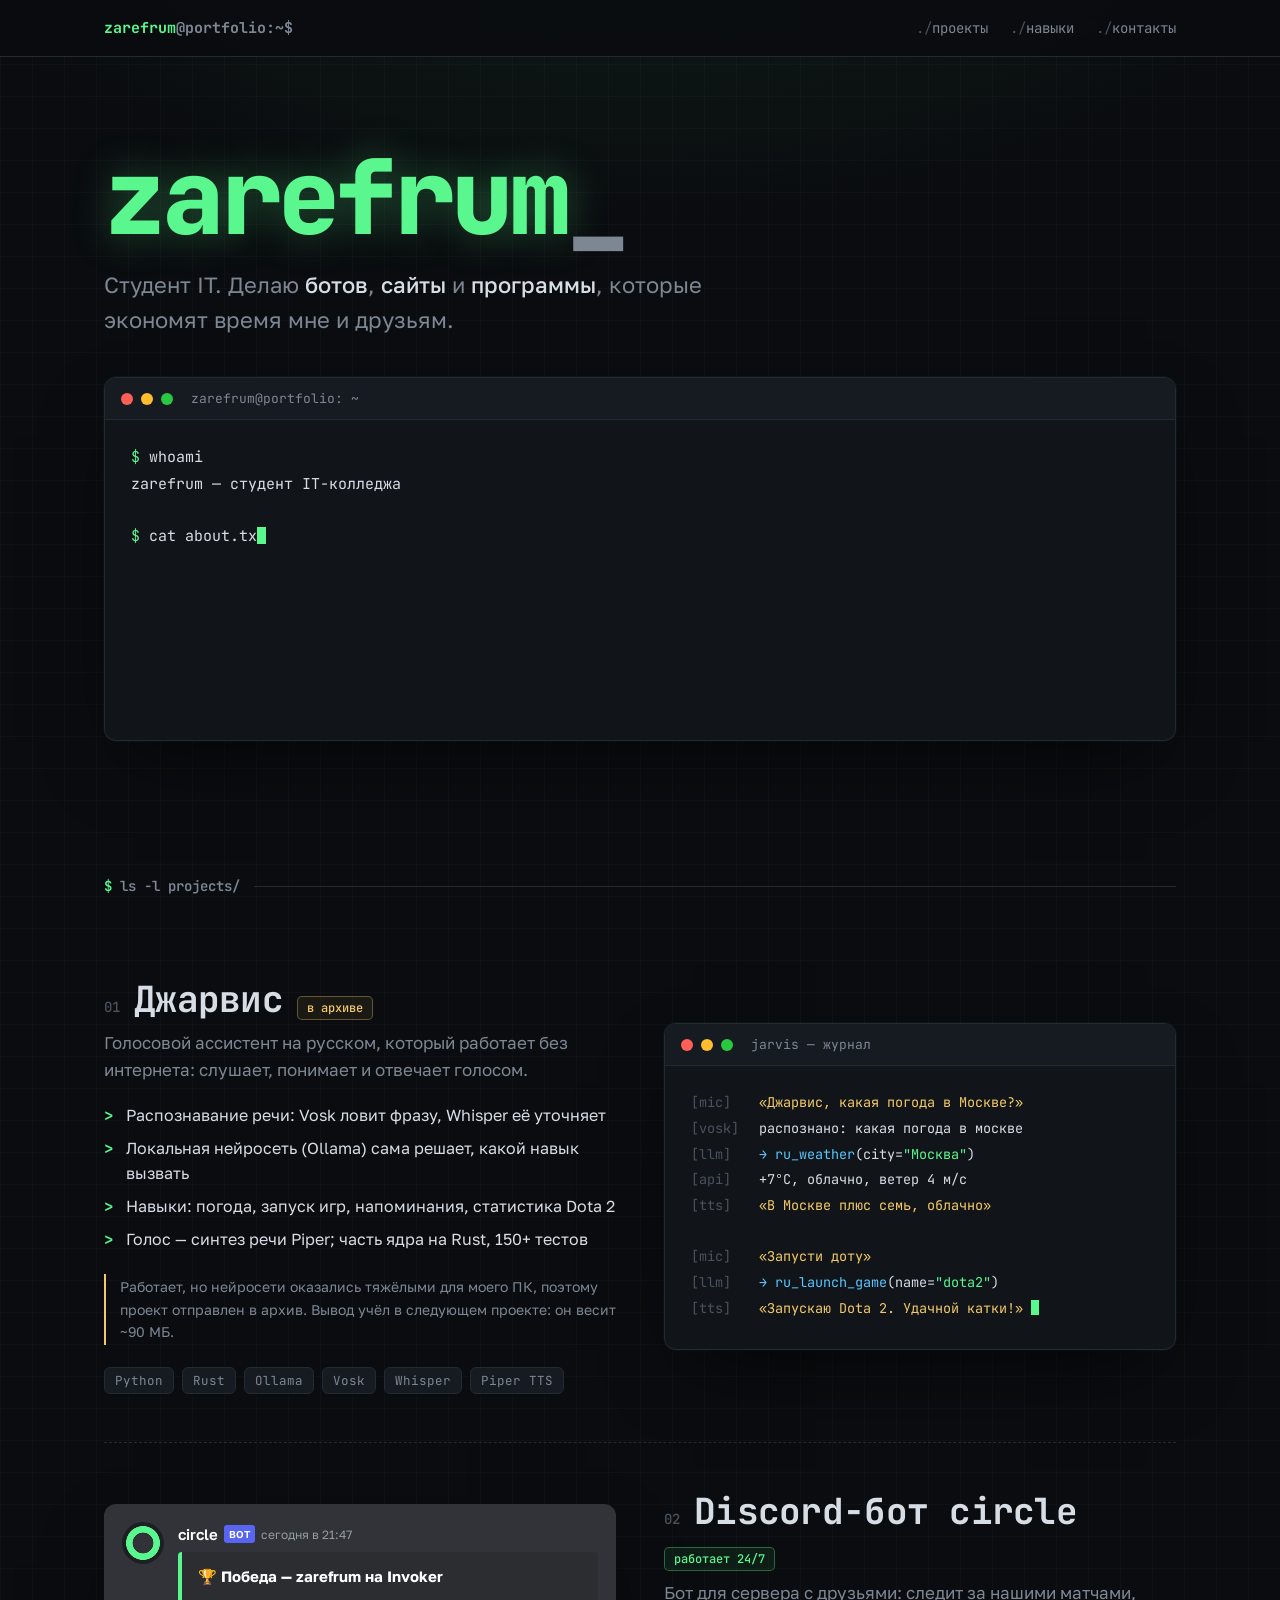
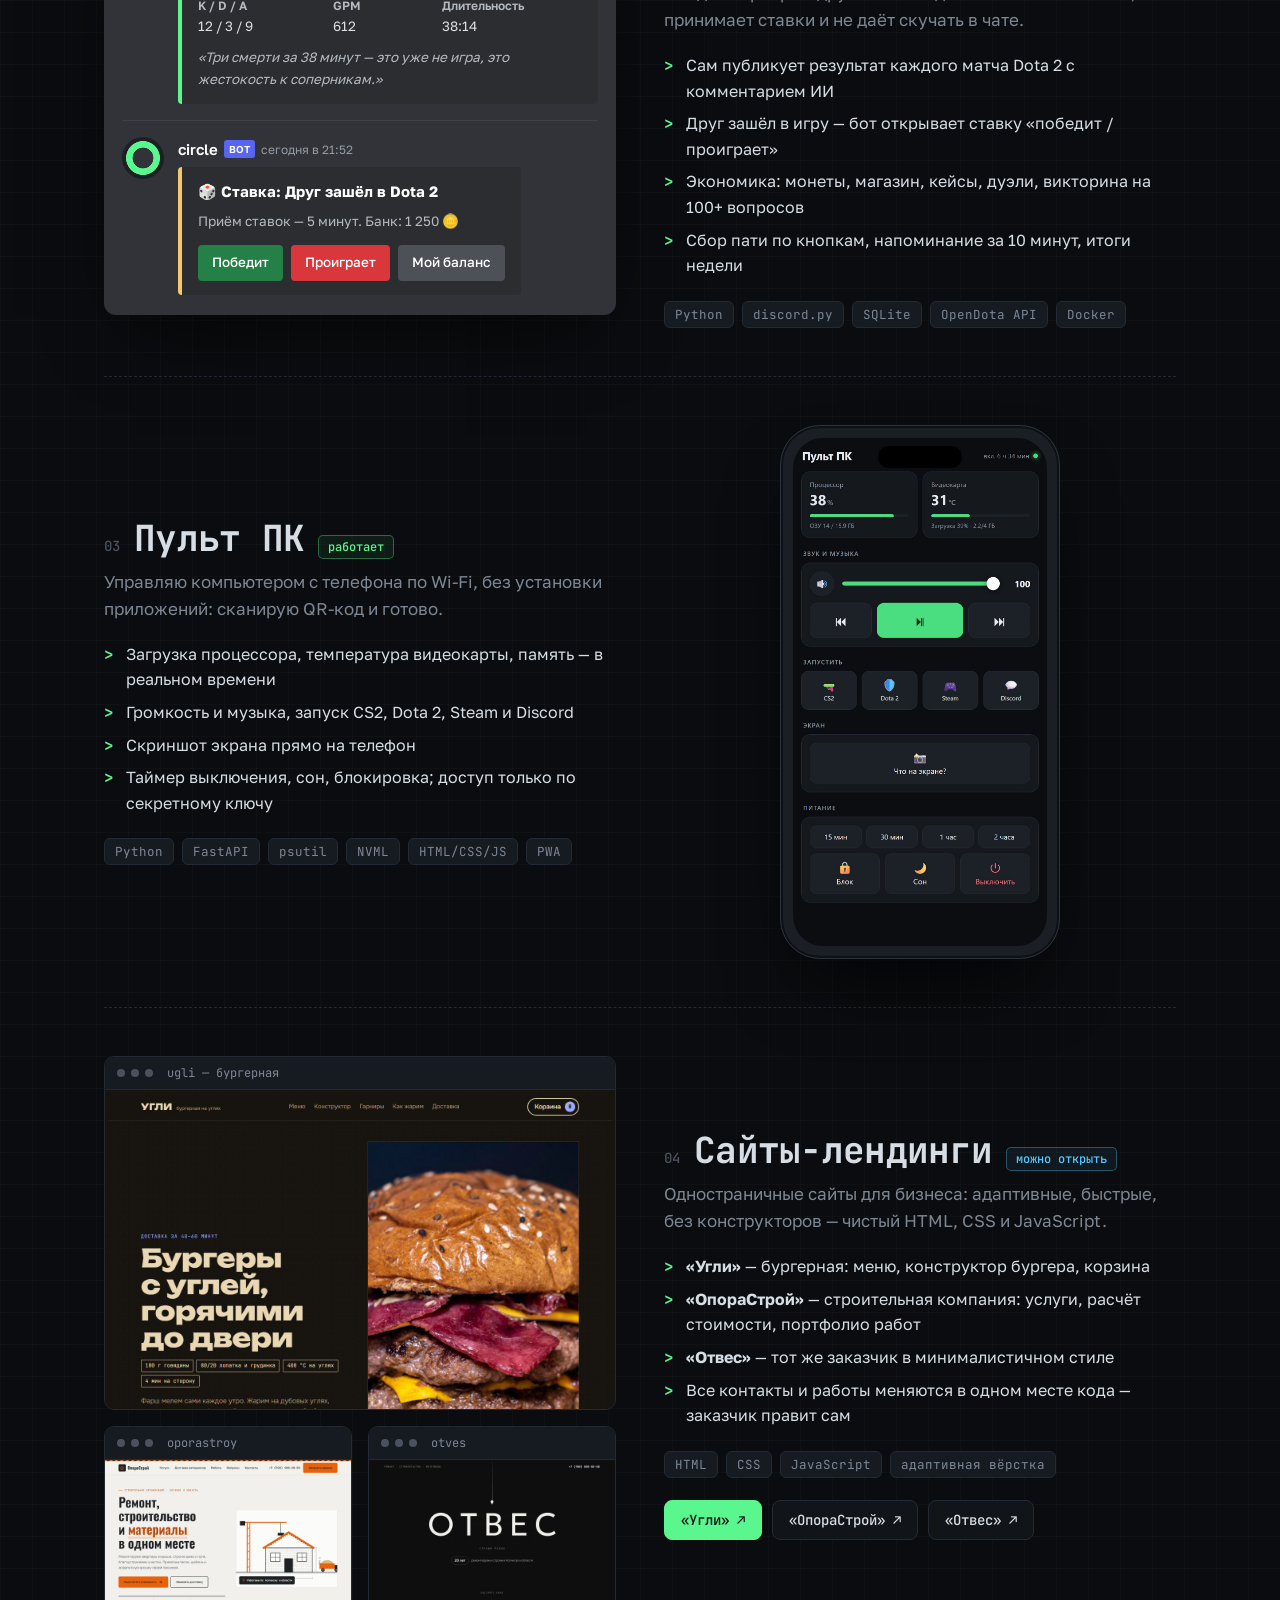
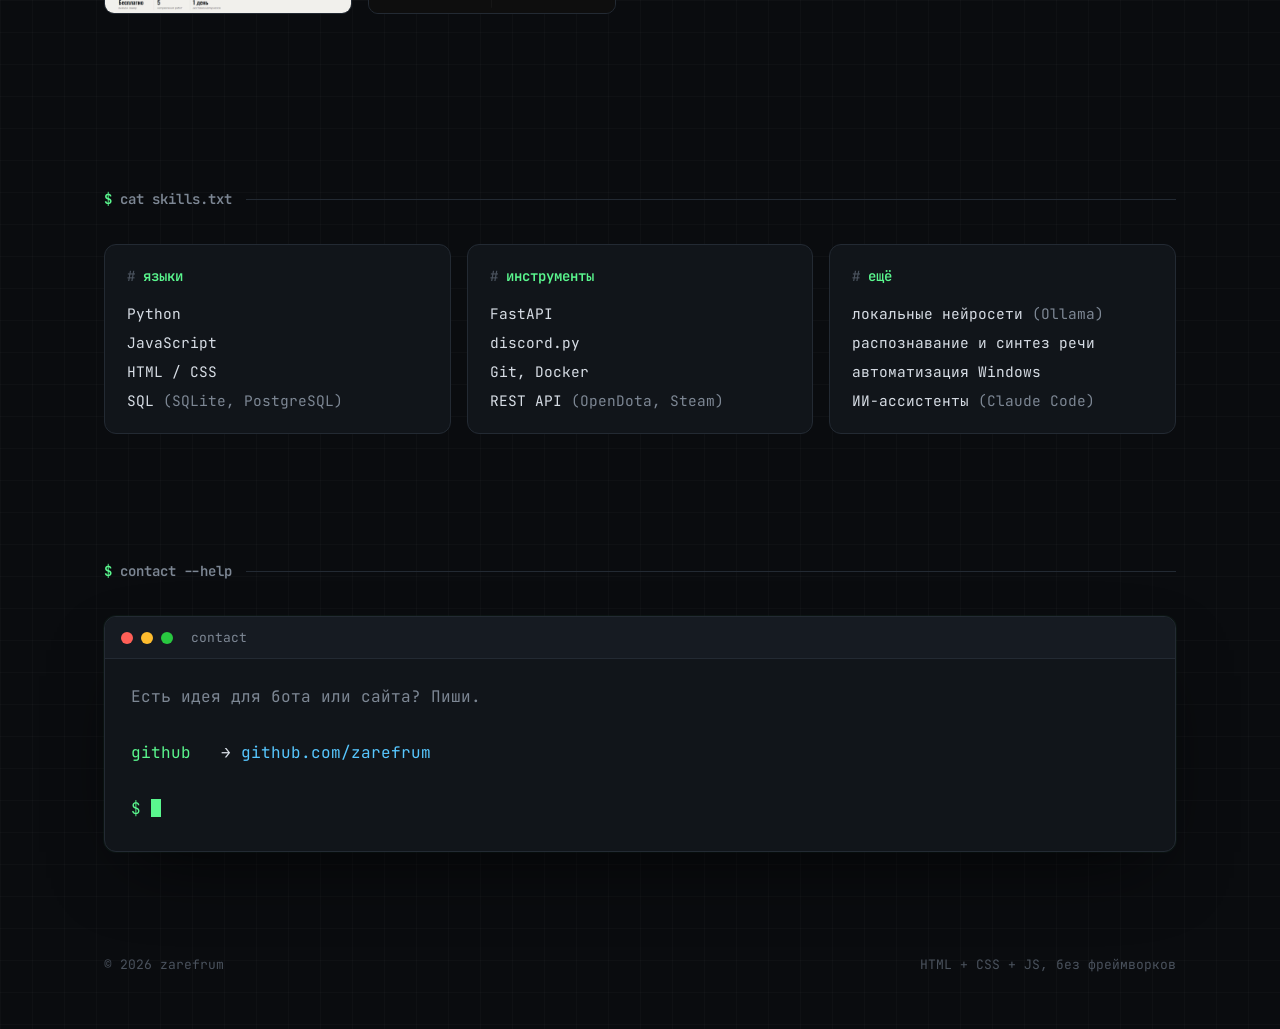
==== index.html @ 425be051 "Portfolio site: projects, skills, contacts, landing demos Co-Authored-By: Claude Opus 5.5 <noreply@a" ====
<!doctype html>
<html lang="ru">
<head>
<meta charset="utf-8">
<meta name="viewport" content="width=device-width, initial-scale=1">
<title>zarefrum — портфолио</title>
<meta name="description" content="zarefrum — студент IT. Боты, сайты и программы на Python и JavaScript: голосовой ассистент, Discord-бот, пульт управления ПК с телефона, лендинги.">
<meta property="og:title" content="zarefrum — портфолио">
<meta property="og:description" content="Боты, сайты и программы на Python и JavaScript.">
<meta property="og:image" content="assets/pult.jpg">
<meta name="theme-color" content="#0a0c0f">
<meta name="color-scheme" content="dark">
<link rel="icon" href="assets/favicon.svg">
<link rel="preconnect" href="https://fonts.googleapis.com">
<link rel="preconnect" href="https://fonts.gstatic.com" crossorigin>
<link href="https://fonts.googleapis.com/css2?family=JetBrains+Mono:wght@400;500;700;800&family=Golos+Text:wght@400;500;600&display=swap" rel="stylesheet">
<style>
  :root {
    --bg: #0a0c0f;
    --panel: #11151a;
    --panel2: #161b22;
    --line: #232a33;
    --text: #d7dde5;
    --dim: #7d8794;
    --faint: #4a525d;
    --green: #5af78e;
    --cyan: #57c7ff;
    --amber: #f3c969;
    --red: #ff6b6b;
    --mono: "JetBrains Mono", ui-monospace, Consolas, monospace;
    --sans: "Golos Text", system-ui, "Segoe UI", sans-serif;
    --wrap: 1120px;
  }
  * { box-sizing: border-box; }
  html { scroll-behavior: smooth; background: var(--bg); }
  body {
    margin: 0; background: var(--bg); color: var(--text);
    font: 16px/1.6 var(--sans);
    -webkit-font-smoothing: antialiased;
    background-image:
      radial-gradient(ellipse 80% 50% at 50% -10%, rgba(90, 247, 142, .07), transparent 70%),
      linear-gradient(rgba(255,255,255,.018) 1px, transparent 1px),
      linear-gradient(90deg, rgba(255,255,255,.018) 1px, transparent 1px);
    background-size: 100% 900px, 32px 32px, 32px 32px;
    background-repeat: no-repeat, repeat, repeat;
  }
  a { color: inherit; }
  ::selection { background: var(--green); color: var(--bg); }
  .wrap { max-width: var(--wrap); margin: 0 auto; padding: 0 24px; }
  .mono { font-family: var(--mono); }
  .g { color: var(--green); } .c { color: var(--cyan); } .a { color: var(--amber); } .d { color: var(--dim); } .r { color: var(--red); }

  /* ---------- top bar ---------- */
  .top {
    position: sticky; top: 0; z-index: 10;
    background: rgba(10, 12, 15, .82); backdrop-filter: blur(10px);
    border-bottom: 1px solid var(--line);
  }
  .top .wrap { display: flex; align-items: center; justify-content: space-between; height: 56px; gap: 16px; }
  .logo { font: 700 15px var(--mono); text-decoration: none; white-space: nowrap; }
  .top nav { display: flex; gap: 22px; font: 14px var(--mono); }
  .top nav a { text-decoration: none; color: var(--dim); transition: color .2s; }
  .top nav a:hover { color: var(--green); }
  .top nav a::before { content: "./"; color: var(--faint); }

  /* ---------- hero ---------- */
  .hero { padding: 88px 0 72px; }
  .term {
    background: var(--panel); border: 1px solid var(--line); border-radius: 12px; overflow: hidden;
    box-shadow: 0 30px 80px -30px rgba(0,0,0,.8), 0 0 0 1px rgba(90,247,142,.04);
  }
  .term-bar { display: flex; align-items: center; gap: 8px; padding: 12px 16px; background: var(--panel2); border-bottom: 1px solid var(--line); }
  .term-bar i { width: 12px; height: 12px; border-radius: 50%; background: var(--faint); }
  .term-bar i:nth-child(1) { background: #ff5f57; } .term-bar i:nth-child(2) { background: #febc2e; } .term-bar i:nth-child(3) { background: #28c840; }
  .term-bar span { margin-left: 10px; font: 13px var(--mono); color: var(--dim); }
  .term-body { padding: 24px 26px 28px; font: 15px/1.75 var(--mono); min-height: 320px; }
  .term-body .line { white-space: pre-wrap; word-break: break-word; }
  .cursor { display: inline-block; width: .6em; height: 1.15em; vertical-align: -.2em; background: var(--green); animation: blink 1s steps(1) infinite; }
  @keyframes blink { 50% { opacity: 0; } }
  .hero h1 {
    font: 800 clamp(44px, 9vw, 104px)/1 var(--mono); letter-spacing: -.04em; margin: 0 0 18px;
  }
  .hero h1 .g { text-shadow: 0 0 40px rgba(90,247,142,.35); }
  .hero .lead { font-size: clamp(18px, 2.2vw, 22px); color: var(--dim); max-width: 640px; margin: 0 0 40px; }
  .hero .lead b { color: var(--text); font-weight: 500; }
  .ls { display: flex; flex-wrap: wrap; gap: 6px 26px; }
  .ls a { text-decoration: none; color: var(--cyan); }
  .ls a:hover { text-decoration: underline; }

  /* ---------- sections ---------- */
  section { padding: 64px 0; }
  .sec-title { font: 600 14px var(--mono); color: var(--dim); margin: 0 0 36px; display: flex; align-items: center; gap: 14px; }
  .sec-title::after { content: ""; flex: 1; height: 1px; background: var(--line); }
  .sec-title b { color: var(--green); font-weight: 600; }

  /* ---------- project ---------- */
  .project {
    display: grid; grid-template-columns: 1fr 1fr; gap: 48px; align-items: center;
    padding: 48px 0; border-bottom: 1px dashed var(--line);
  }
  .project:last-child { border-bottom: 0; }
  .project.flip .media { order: -1; }
  .p-head { display: flex; align-items: baseline; gap: 14px; flex-wrap: wrap; margin-bottom: 6px; }
  .p-num { font: 500 14px var(--mono); color: var(--faint); }
  .p-head h3 { margin: 0; font: 700 clamp(26px, 3.4vw, 36px)/1.15 var(--mono); letter-spacing: -.02em; }
  .badge { font: 500 12px var(--mono); padding: 3px 9px; border-radius: 5px; border: 1px solid; white-space: nowrap; }
  .badge.on { color: var(--green); border-color: rgba(90,247,142,.35); background: rgba(90,247,142,.07); }
  .badge.arch { color: var(--amber); border-color: rgba(243,201,105,.35); background: rgba(243,201,105,.07); }
  .badge.demo { color: var(--cyan); border-color: rgba(87,199,255,.35); background: rgba(87,199,255,.07); }
  .p-sub { color: var(--dim); font-size: 17px; margin: 8px 0 20px; }
  .p-list { list-style: none; padding: 0; margin: 0 0 22px; }
  .p-list li { position: relative; padding-left: 22px; margin: 7px 0; }
  .p-list li::before { content: ">"; position: absolute; left: 0; color: var(--green); font-family: var(--mono); font-weight: 700; }
  .p-note { font-size: 14px; color: var(--dim); border-left: 2px solid var(--amber); padding: 2px 0 2px 14px; margin: 0 0 22px; }
  .tags { display: flex; flex-wrap: wrap; gap: 8px; }
  .tags span { font: 12.5px var(--mono); color: var(--dim); background: var(--panel2); border: 1px solid var(--line); padding: 4px 10px; border-radius: 6px; }
  .btns { display: flex; flex-wrap: wrap; gap: 10px; margin-top: 22px; }
  .btn {
    font: 500 14px var(--mono); text-decoration: none; padding: 10px 16px; border-radius: 8px;
    border: 1px solid var(--line); background: var(--panel); transition: border-color .2s, color .2s, transform .15s;
  }
  .btn:hover { border-color: var(--green); color: var(--green); transform: translateY(-1px); }
  .btn.primary { background: var(--green); color: var(--bg); border-color: var(--green); }
  .btn.primary:hover { color: var(--bg); box-shadow: 0 0 24px rgba(90,247,142,.35); }

  /* media: terminal log (Jarvis) */
  .log .term-body { min-height: 0; font-size: 13.5px; line-height: 1.9; }
  .log .line { opacity: 0; transform: translateY(4px); transition: opacity .4s, transform .4s; }
  .log.play .line { opacity: 1; transform: none; }
  .log .tag { display: inline-block; width: 7.5ch; color: var(--faint); }

  /* media: discord mock */
  .discord { background: #313338; border-radius: 12px; padding: 18px 18px 20px; font-family: "gg sans", var(--sans); color: #dbdee1; box-shadow: 0 30px 80px -30px rgba(0,0,0,.8); }
  .dc-msg { display: flex; gap: 14px; }
  .dc-ava { flex: none; width: 42px; height: 42px; border-radius: 50%; background: radial-gradient(circle at 50% 50%, #313338 34%, var(--green) 36% 56%, #1e1f22 58%); }
  .dc-name { font-weight: 600; color: #fff; display: flex; align-items: center; gap: 6px; font-size: 15px; }
  .dc-bot { font-size: 10px; font-weight: 600; background: #5865f2; color: #fff; padding: 1px 5px; border-radius: 3px; }
  .dc-time { font-size: 12px; color: #949ba4; font-weight: 400; }
  .dc-embed { margin-top: 6px; background: #2b2d31; border-left: 4px solid var(--green); border-radius: 4px; padding: 12px 16px 14px; max-width: 420px; }
  .dc-embed h4 { margin: 0 0 8px; font-size: 15px; color: #fff; }
  .dc-fields { display: grid; grid-template-columns: repeat(3, auto); gap: 8px 22px; font-size: 13.5px; }
  .dc-fields small { display: block; color: #b5bac1; font-weight: 600; font-size: 12px; }
  .dc-ai { margin-top: 10px; font-size: 13.5px; color: #b5bac1; font-style: italic; }
  .dc-btns { display: flex; gap: 8px; margin-top: 12px; flex-wrap: wrap; }
  .dc-btns span { font-size: 13.5px; font-weight: 500; padding: 7px 14px; border-radius: 4px; color: #fff; }
  .dc-btns .win { background: #248046; } .dc-btns .lose { background: #da373c; } .dc-btns .grey { background: #4e5058; }
  .dc-sep { height: 1px; background: #3f4147; margin: 16px 0; }

  /* media: phone */
  .phone-wrap { display: flex; justify-content: center; }
  .phone {
    width: 280px; border-radius: 40px; padding: 12px; background: #1b1f25;
    border: 1px solid #2c333d; box-shadow: 0 40px 80px -30px rgba(0,0,0,.9), inset 0 0 0 2px #0d1014;
    position: relative;
  }
  .phone::before { content: ""; position: absolute; top: 20px; left: 50%; transform: translateX(-50%); width: 84px; height: 22px; background: #000; border-radius: 12px; z-index: 1; }
  .phone img { display: block; width: 100%; border-radius: 30px; aspect-ratio: 500 / 1000; object-fit: cover; object-position: top; }

  /* media: browser frames */
  .sites { display: grid; gap: 16px; }
  .browser { display: block; text-decoration: none; background: var(--panel); border: 1px solid var(--line); border-radius: 10px; overflow: hidden; transition: transform .25s, border-color .25s; }
  .browser:hover { transform: translateY(-3px); border-color: var(--cyan); }
  .browser .bb { display: flex; align-items: center; gap: 6px; padding: 8px 12px; background: var(--panel2); border-bottom: 1px solid var(--line); font: 12px var(--mono); color: var(--dim); }
  .browser .bb i { width: 8px; height: 8px; border-radius: 50%; background: var(--faint); }
  .browser .bb span { margin-left: 8px; }
  .browser img { display: block; width: 100%; aspect-ratio: 16 / 10; object-fit: cover; object-position: top; }
  .sites .row2 { display: grid; grid-template-columns: 1fr 1fr; gap: 16px; }

  /* ---------- skills ---------- */
  .skills { display: grid; grid-template-columns: repeat(3, 1fr); gap: 16px; }
  .skill { background: var(--panel); border: 1px solid var(--line); border-radius: 12px; padding: 22px 22px 18px; }
  .skill h4 { margin: 0 0 14px; font: 600 14px var(--mono); color: var(--green); }
  .skill h4::before { content: "# "; color: var(--faint); }
  .skill ul { list-style: none; margin: 0; padding: 0; font: 14.5px/2 var(--mono); }
  .skill li span { color: var(--dim); }

  /* ---------- contact ---------- */
  .contact { text-align: left; }
  .contact .term-body { min-height: 0; font-size: 16px; }
  .contact a { color: var(--cyan); text-decoration: none; }
  .contact a:hover { text-decoration: underline; }

  footer { padding: 40px 0 56px; color: var(--faint); font: 13px var(--mono); }
  footer .wrap { display: flex; justify-content: space-between; gap: 16px; flex-wrap: wrap; }

  /* reveal on scroll */
  .reveal { opacity: 0; transform: translateY(18px); transition: opacity .7s ease, transform .7s ease; }
  .reveal.in { opacity: 1; transform: none; }

  @media (max-width: 860px) {
    .project { grid-template-columns: 1fr; gap: 32px; padding: 40px 0; }
    .project.flip .media { order: 0; }
    .skills { grid-template-columns: 1fr; }
    .top nav { gap: 14px; }
  }
  @media (max-width: 560px) {
    .wrap { padding: 0 16px; }
    .top nav a::before { content: ""; }
    .top nav { font-size: 13px; gap: 12px; }
    .logo .host { display: none; }
    .hero { padding: 48px 0 40px; }
    .term-body { padding: 18px 16px 20px; font-size: 13.5px; }
    .dc-fields { grid-template-columns: repeat(2, auto); }
    .sites .row2 { grid-template-columns: 1fr; }
    .phone { width: 240px; }
  }
  @media (prefers-reduced-motion: reduce) {
    html { scroll-behavior: auto; }
    .reveal, .log .line { opacity: 1; transform: none; transition: none; }
    .cursor { animation: none; }
  }
</style>
</head>
<body>

<header class="top">
  <div class="wrap">
    <a class="logo" href="#"><span class="g">zarefrum</span><span class="d host">@portfolio</span><span class="d">:~$</span></a>
    <nav><a href="#projects">проекты</a><a href="#skills">навыки</a><a href="#contact">контакты</a></nav>
  </div>
</header>

<main>
  <!-- ================= HERO ================= -->
  <section class="hero">
    <div class="wrap">
      <h1 class="mono"><span class="g">zarefrum</span><span class="d">_</span></h1>
      <p class="lead">Студент IT. Делаю <b>ботов</b>, <b>сайты</b> и <b>программы</b>, которые экономят время мне и друзьям.</p>

      <div class="term" aria-label="Терминал">
        <div class="term-bar"><i></i><i></i><i></i><span>zarefrum@portfolio: ~</span></div>
        <div class="term-body" id="typed">
          <noscript>
            <div class="line"><span class="g">$</span> whoami</div>
            <div class="line">zarefrum — студент IT, пишу на Python и JavaScript</div>
          </noscript>
        </div>
      </div>
    </div>
  </section>

  <!-- ================= PROJECTS ================= -->
  <section id="projects">
    <div class="wrap">
      <h2 class="sec-title"><span><b>$</b> ls -l projects/</span></h2>

      <!-- 01 Jarvis -->
      <article class="project reveal">
        <div>
          <div class="p-head"><span class="p-num">01</span><h3>Джарвис</h3><span class="badge arch">в архиве</span></div>
          <p class="p-sub">Голосовой ассистент на русском, который работает без интернета: слушает, понимает и отвечает голосом.</p>
          <ul class="p-list">
            <li>Распознавание речи: Vosk ловит фразу, Whisper её уточняет</li>
            <li>Локальная нейросеть (Ollama) сама решает, какой навык вызвать</li>
            <li>Навыки: погода, запуск игр, напоминания, статистика Dota 2</li>
            <li>Голос — синтез речи Piper; часть ядра на Rust, 150+ тестов</li>
          </ul>
          <p class="p-note">Работает, но нейросети оказались тяжёлыми для моего ПК, поэтому проект отправлен в архив. Вывод учёл в следующем проекте: он весит ~90 МБ.</p>
          <div class="tags"><span>Python</span><span>Rust</span><span>Ollama</span><span>Vosk</span><span>Whisper</span><span>Piper TTS</span></div>
        </div>
        <div class="media">
          <div class="term log" id="jarvis-log">
            <div class="term-bar"><i></i><i></i><i></i><span>jarvis — журнал</span></div>
            <div class="term-body">
              <div class="line"><span class="tag">[mic]</span> <span class="a">«Джарвис, какая погода в Москве?»</span></div>
              <div class="line"><span class="tag">[vosk]</span> распознано: какая погода в москве</div>
              <div class="line"><span class="tag">[llm]</span> <span class="c">→ ru_weather</span>(city=<span class="g">"Москва"</span>)</div>
              <div class="line"><span class="tag">[api]</span> +7°C, облачно, ветер 4 м/с</div>
              <div class="line"><span class="tag">[tts]</span> <span class="a">«В Москве плюс семь, облачно»</span></div>
              <div class="line">&nbsp;</div>
              <div class="line"><span class="tag">[mic]</span> <span class="a">«Запусти доту»</span></div>
              <div class="line"><span class="tag">[llm]</span> <span class="c">→ ru_launch_game</span>(name=<span class="g">"dota2"</span>)</div>
              <div class="line"><span class="tag">[tts]</span> <span class="a">«Запускаю Dota 2. Удачной катки!»</span> <span class="cursor"></span></div>
            </div>
          </div>
        </div>
      </article>

      <!-- 02 Discord bot -->
      <article class="project flip reveal">
        <div>
          <div class="p-head"><span class="p-num">02</span><h3>Discord-бот circle</h3><span class="badge on">работает 24/7</span></div>
          <p class="p-sub">Бот для сервера с друзьями: следит за нашими матчами, принимает ставки и не даёт скучать в чате.</p>
          <ul class="p-list">
            <li>Сам публикует результат каждого матча Dota 2 с комментарием ИИ</li>
            <li>Друг зашёл в игру — бот открывает ставку «победит / проиграет»</li>
            <li>Экономика: монеты, магазин, кейсы, дуэли, викторина на 100+ вопросов</li>
            <li>Сбор пати по кнопкам, напоминание за 10 минут, итоги недели</li>
          </ul>
          <div class="tags"><span>Python</span><span>discord.py</span><span>SQLite</span><span>OpenDota API</span><span>Docker</span></div>
        </div>
        <div class="media">
          <div class="discord" aria-label="Пример сообщения бота">
            <div class="dc-msg">
              <div class="dc-ava"></div>
              <div>
                <div class="dc-name">circle <span class="dc-bot">BOT</span> <span class="dc-time">сегодня в 21:47</span></div>
                <div class="dc-embed">
                  <h4>🏆 Победа — zarefrum на Invoker</h4>
                  <div class="dc-fields">
                    <div><small>K / D / A</small>12 / 3 / 9</div>
                    <div><small>GPM</small>612</div>
                    <div><small>Длительность</small>38:14</div>
                  </div>
                  <div class="dc-ai">«Три смерти за 38 минут — это уже не игра, это жестокость к соперникам.»</div>
                </div>
              </div>
            </div>
            <div class="dc-sep"></div>
            <div class="dc-msg">
              <div class="dc-ava"></div>
              <div>
                <div class="dc-name">circle <span class="dc-bot">BOT</span> <span class="dc-time">сегодня в 21:52</span></div>
                <div class="dc-embed" style="border-color:#f3c969">
                  <h4>🎲 Ставка: Друг зашёл в Dota 2</h4>
                  <div style="font-size:13.5px;color:#b5bac1">Приём ставок — 5 минут. Банк: 1 250 🪙</div>
                  <div class="dc-btns"><span class="win">Победит</span><span class="lose">Проиграет</span><span class="grey">Мой баланс</span></div>
                </div>
              </div>
            </div>
          </div>
        </div>
      </article>

      <!-- 03 PC remote -->
      <article class="project reveal">
        <div>
          <div class="p-head"><span class="p-num">03</span><h3>Пульт ПК</h3><span class="badge on">работает</span></div>
          <p class="p-sub">Управляю компьютером с телефона по Wi-Fi, без установки приложений: сканирую QR-код и готово.</p>
          <ul class="p-list">
            <li>Загрузка процессора, температура видеокарты, память — в реальном времени</li>
            <li>Громкость и музыка, запуск CS2, Dota 2, Steam и Discord</li>
            <li>Скриншот экрана прямо на телефон</li>
            <li>Таймер выключения, сон, блокировка; доступ только по секретному ключу</li>
          </ul>
          <div class="tags"><span>Python</span><span>FastAPI</span><span>psutil</span><span>NVML</span><span>HTML/CSS/JS</span><span>PWA</span></div>
        </div>
        <div class="media phone-wrap">
          <div class="phone"><img src="assets/pult.jpg" alt="Экран пульта на телефоне" loading="lazy"></div>
        </div>
      </article>

      <!-- 04 Landings -->
      <article class="project flip reveal">
        <div>
          <div class="p-head"><span class="p-num">04</span><h3>Сайты-лендинги</h3><span class="badge demo">можно открыть</span></div>
          <p class="p-sub">Одностраничные сайты для бизнеса: адаптивные, быстрые, без конструкторов — чистый HTML, CSS и JavaScript.</p>
          <ul class="p-list">
            <li><b>«Угли»</b> — бургерная: меню, конструктор бургера, корзина</li>
            <li><b>«ОпораСтрой»</b> — строительная компания: услуги, расчёт стоимости, портфолио работ</li>
            <li><b>«Отвес»</b> — тот же заказчик в минималистичном стиле</li>
            <li>Все контакты и работы меняются в одном месте кода — заказчик правит сам</li>
          </ul>
          <div class="tags"><span>HTML</span><span>CSS</span><span>JavaScript</span><span>адаптивная вёрстка</span></div>
          <div class="btns">
            <a class="btn primary" href="demo/ugli/" target="_blank" rel="noopener">«Угли» ↗</a>
            <a class="btn" href="demo/oporastroy/" target="_blank" rel="noopener">«ОпораСтрой» ↗</a>
            <a class="btn" href="demo/otves/" target="_blank" rel="noopener">«Отвес» ↗</a>
          </div>
        </div>
        <div class="media sites">
          <a class="browser" href="demo/ugli/" target="_blank" rel="noopener">
            <div class="bb"><i></i><i></i><i></i><span>ugli — бургерная</span></div>
            <img src="assets/ugli.jpg" alt="Сайт бургерной «Угли»" loading="lazy">
          </a>
          <div class="row2">
            <a class="browser" href="demo/oporastroy/" target="_blank" rel="noopener">
              <div class="bb"><i></i><i></i><i></i><span>oporastroy</span></div>
              <img src="assets/oporastroy.jpg" alt="Сайт «ОпораСтрой»" loading="lazy">
            </a>
            <a class="browser" href="demo/otves/" target="_blank" rel="noopener">
              <div class="bb"><i></i><i></i><i></i><span>otves</span></div>
              <img src="assets/otves.jpg" alt="Сайт «Отвес»" loading="lazy">
            </a>
          </div>
        </div>
      </article>
    </div>
  </section>

  <!-- ================= SKILLS ================= -->
  <section id="skills">
    <div class="wrap">
      <h2 class="sec-title"><span><b>$</b> cat skills.txt</span></h2>
      <div class="skills reveal">
        <div class="skill">
          <h4>языки</h4>
          <ul><li>Python</li><li>JavaScript</li><li>HTML / CSS</li><li>SQL <span>(SQLite, PostgreSQL)</span></li></ul>
        </div>
        <div class="skill">
          <h4>инструменты</h4>
          <ul><li>FastAPI</li><li>discord.py</li><li>Git, Docker</li><li>REST API <span>(OpenDota, Steam)</span></li></ul>
        </div>
        <div class="skill">
          <h4>ещё</h4>
          <ul><li>локальные нейросети <span>(Ollama)</span></li><li>распознавание и синтез речи</li><li>автоматизация Windows</li><li>ИИ-ассистенты <span>(Claude Code)</span></li></ul>
        </div>
      </div>
    </div>
  </section>

  <!-- ================= CONTACT ================= -->
  <section id="contact">
    <div class="wrap">
      <h2 class="sec-title"><span><b>$</b> contact --help</span></h2>
      <div class="term contact reveal">
        <div class="term-bar"><i></i><i></i><i></i><span>contact</span></div>
        <div class="term-body">
          <div class="line"><span class="d">Есть идея для бота или сайта? Пиши.</span></div>
          <div class="line">&nbsp;</div>
          <div class="line"><span class="g">github</span>   → <a href="https://github.com/zarefrum" target="_blank" rel="noopener">github.com/zarefrum</a></div>
          <div class="line">&nbsp;</div>
          <div class="line"><span class="g">$</span> <span class="cursor"></span></div>
        </div>
      </div>
    </div>
  </section>
</main>

<footer>
  <div class="wrap">
    <span>© 2026 zarefrum</span>
    <span>HTML + CSS + JS, без фреймворков</span>
  </div>
</footer>

<script>
  // ---------- печатающийся терминал ----------
  const script = [
    { cmd: 'whoami', out: ['zarefrum — студент IT-колледжа'] },
    { cmd: 'cat about.txt', out: [
      'Пишу на <span class="c">Python</span> и <span class="c">JavaScript</span>.',
      'Люблю, когда рутину делает программа, а не я.',
      'В свободное время — <span class="a">Dota 2</span> и <span class="a">CS2</span>.'
    ] },
    { cmd: 'ls projects/', out: [
      '<span class="ls"><a href="#projects">jarvis/</a><a href="#projects">circle-bot/</a><a href="#projects">pc-remote/</a><a href="#projects">landings/</a></span>'
    ] },
  ];
  const box = document.getElementById('typed');
  const reduce = matchMedia('(prefers-reduced-motion: reduce)').matches;
  const sleep = ms => new Promise(r => setTimeout(r, reduce ? 0 : ms));

  function line(html) {
    const d = document.createElement('div');
    d.className = 'line';
    d.innerHTML = html;
    box.appendChild(d);
    return d;
  }
  async function type() {
    box.innerHTML = '';
    for (const step of script) {
      const l = line('<span class="g">$</span> <span class="t"></span><span class="cursor"></span>');
      const t = l.querySelector('.t');
      for (const ch of step.cmd) { t.textContent += ch; await sleep(55 + Math.random() * 50); }
      await sleep(250);
      l.querySelector('.cursor').remove();
      for (const o of step.out) { line(o); await sleep(90); }
      line('&nbsp;');
      await sleep(350);
    }
    line('<span class="g">$</span> <span class="cursor"></span>');
  }
  type();

  // ---------- появление блоков при прокрутке ----------
  const io = new IntersectionObserver(entries => {
    for (const e of entries) if (e.isIntersecting) { e.target.classList.add('in'); io.unobserve(e.target); }
  }, { threshold: .15 });
  document.querySelectorAll('.reveal').forEach(el => io.observe(el));

  // ---------- журнал Джарвиса: строки появляются по очереди ----------
  const log = document.getElementById('jarvis-log');
  log.querySelectorAll('.line').forEach((l, i) => l.style.transitionDelay = (i * 0.35) + 's');
  new IntersectionObserver((entries, o) => {
    if (entries[0].isIntersecting) { log.classList.add('play'); o.disconnect(); }
  }, { threshold: .4 }).observe(log);
</script>
</body>
</html>
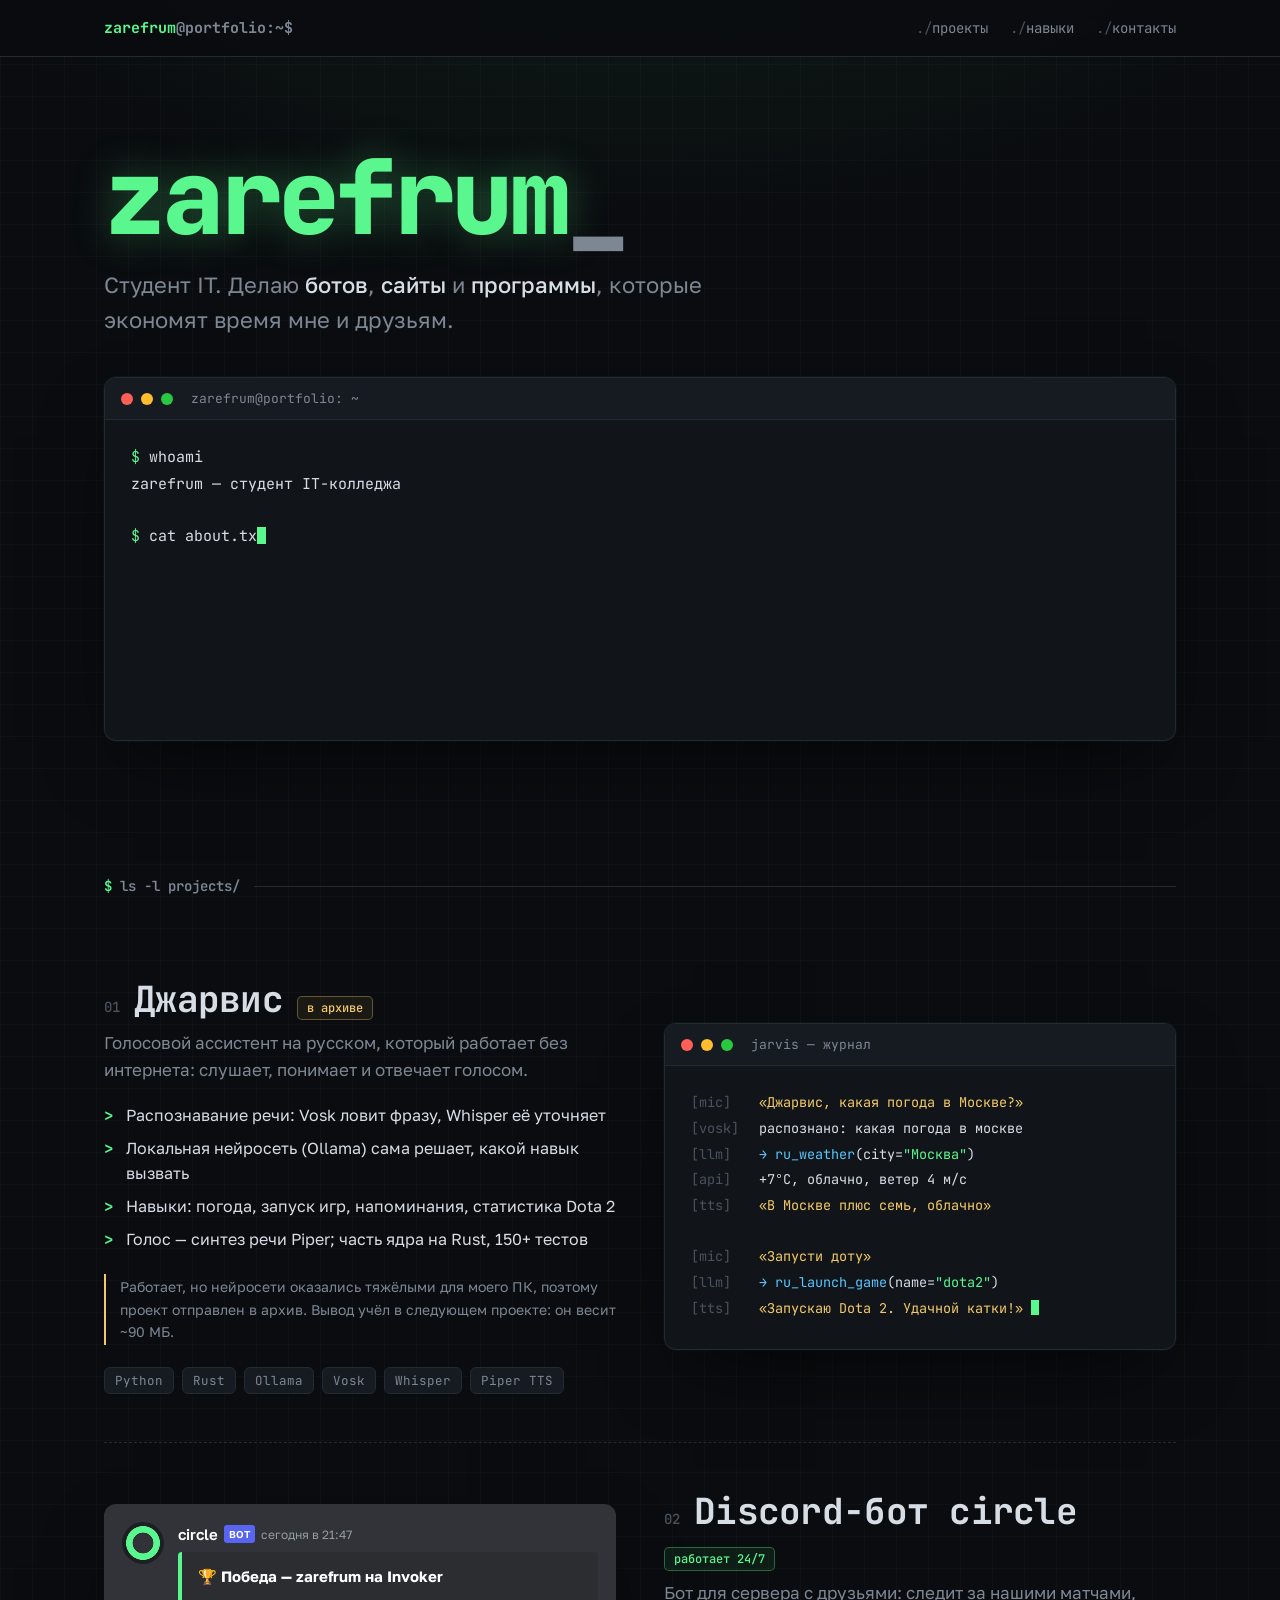
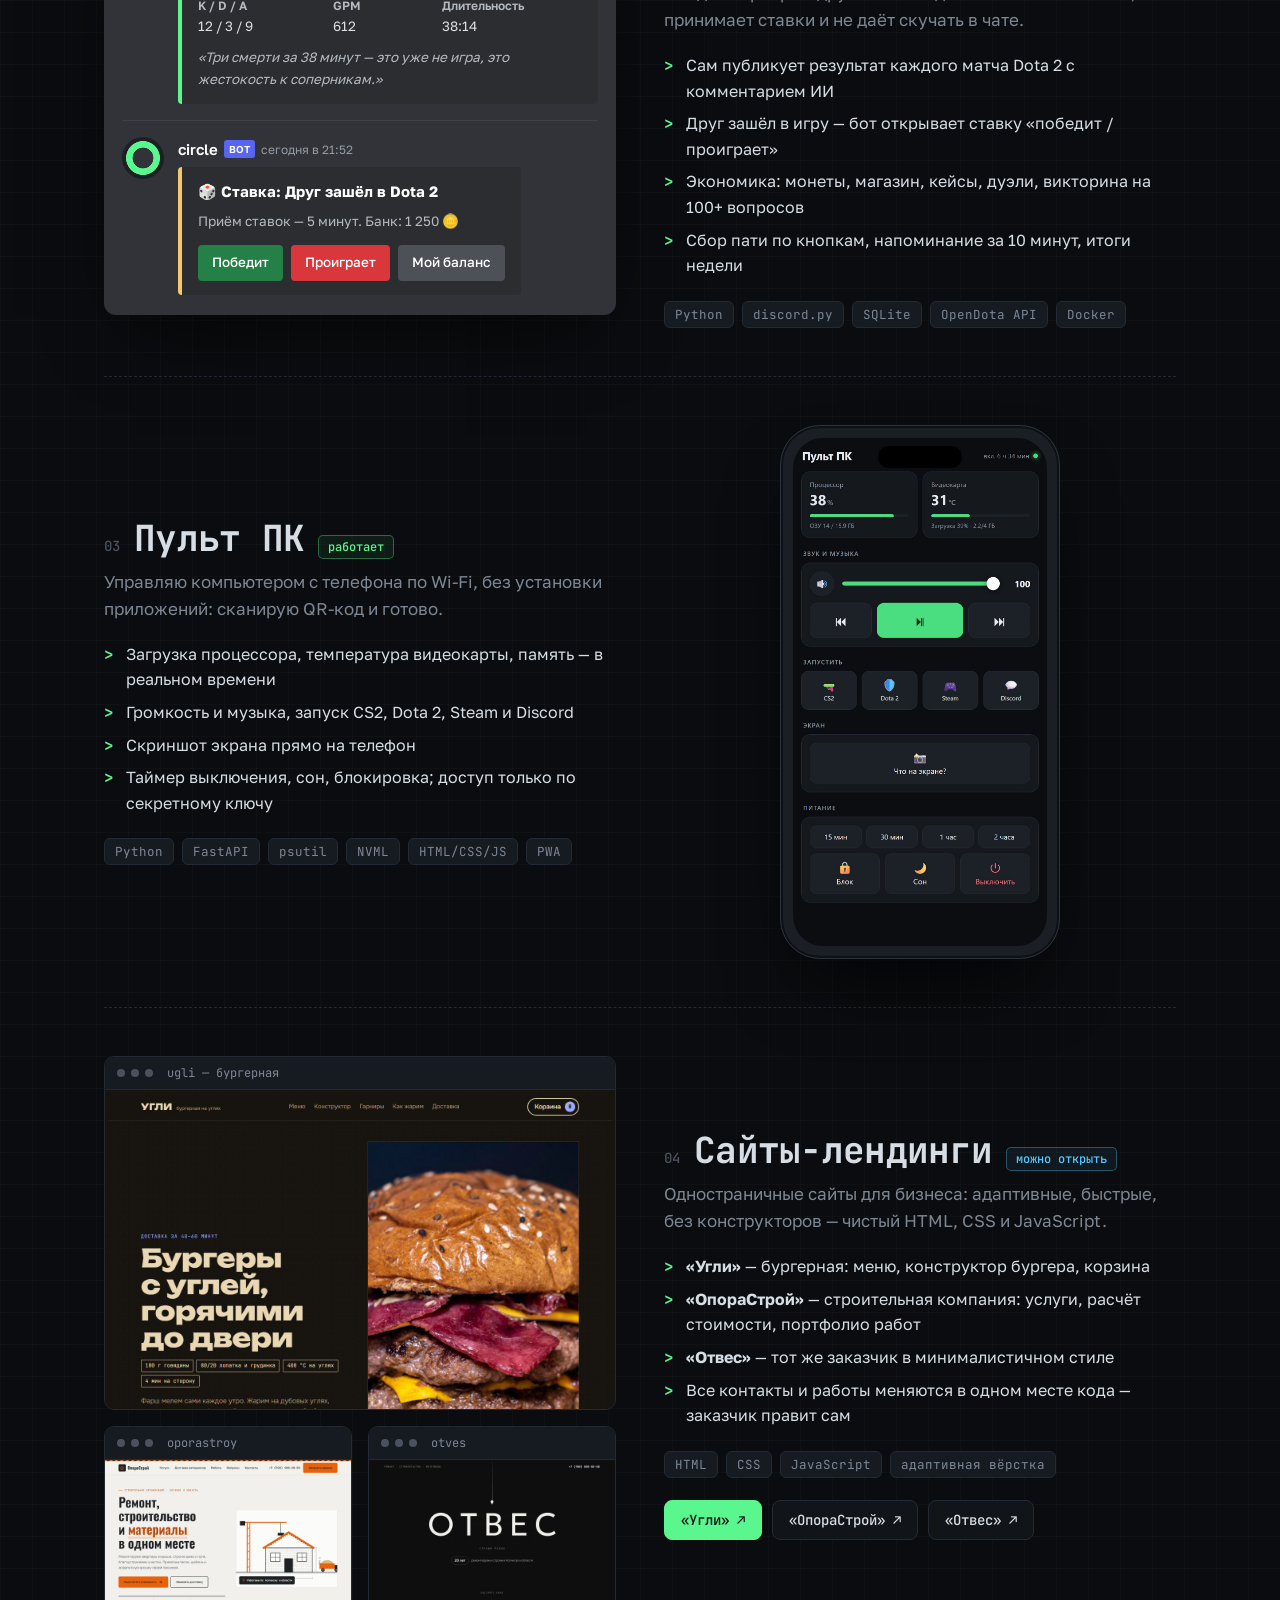
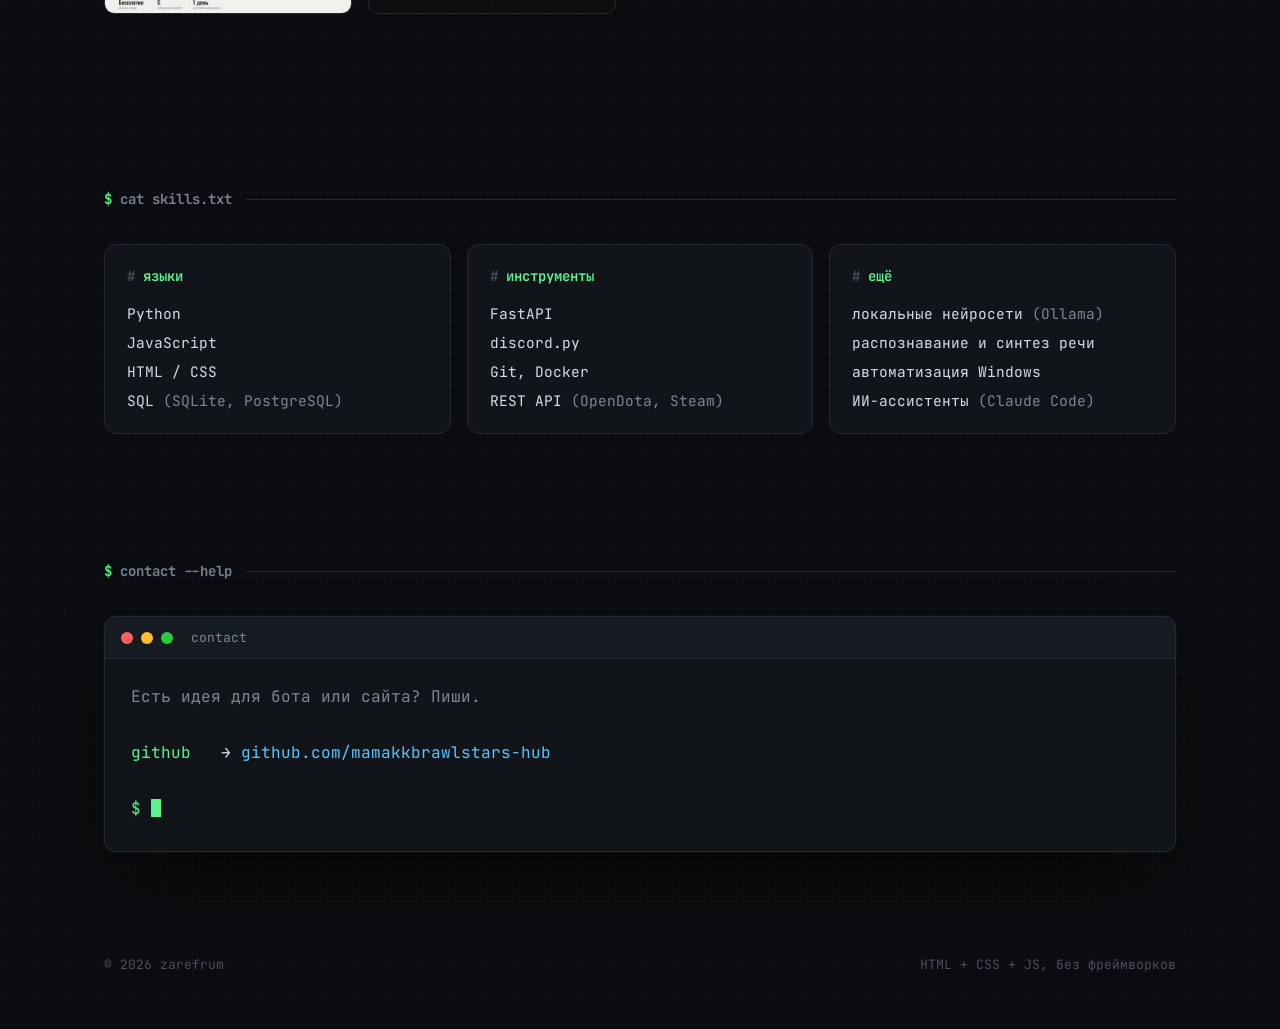
==== commit 1fc93100: "Point GitHub links to mamakkbrawlstars-hub Co-Authored-By: Claude Opus 5.5 <noreply@anthropic.com>" ====
--- a/index.html
+++ b/index.html
@@ -408,7 +408,7 @@
         <div class="term-body">
           <div class="line"><span class="d">Есть идея для бота или сайта? Пиши.</span></div>
           <div class="line">&nbsp;</div>
-          <div class="line"><span class="g">github</span>   → <a href="https://github.com/zarefrum" target="_blank" rel="noopener">github.com/zarefrum</a></div>
+          <div class="line"><span class="g">github</span>   → <a href="https://github.com/mamakkbrawlstars-hub" target="_blank" rel="noopener">github.com/mamakkbrawlstars-hub</a></div>
           <div class="line">&nbsp;</div>
           <div class="line"><span class="g">$</span> <span class="cursor"></span></div>
         </div>
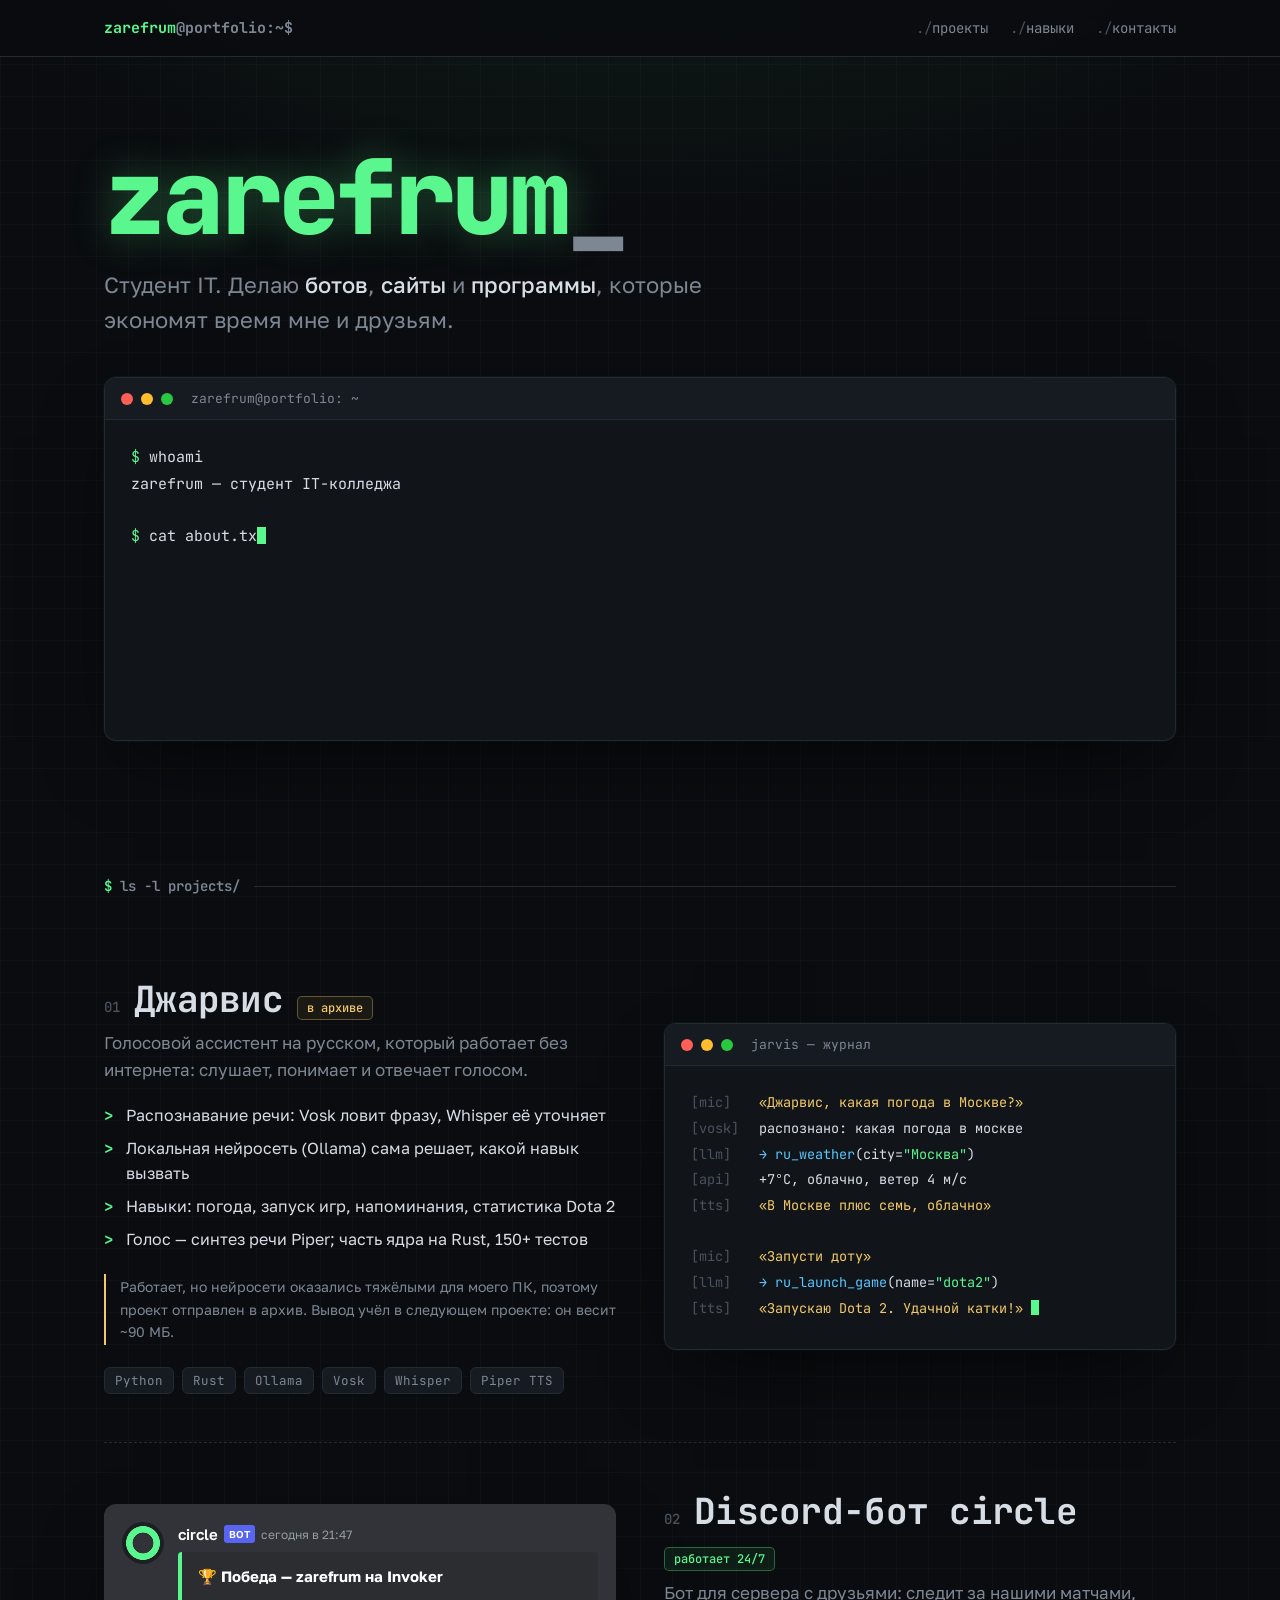
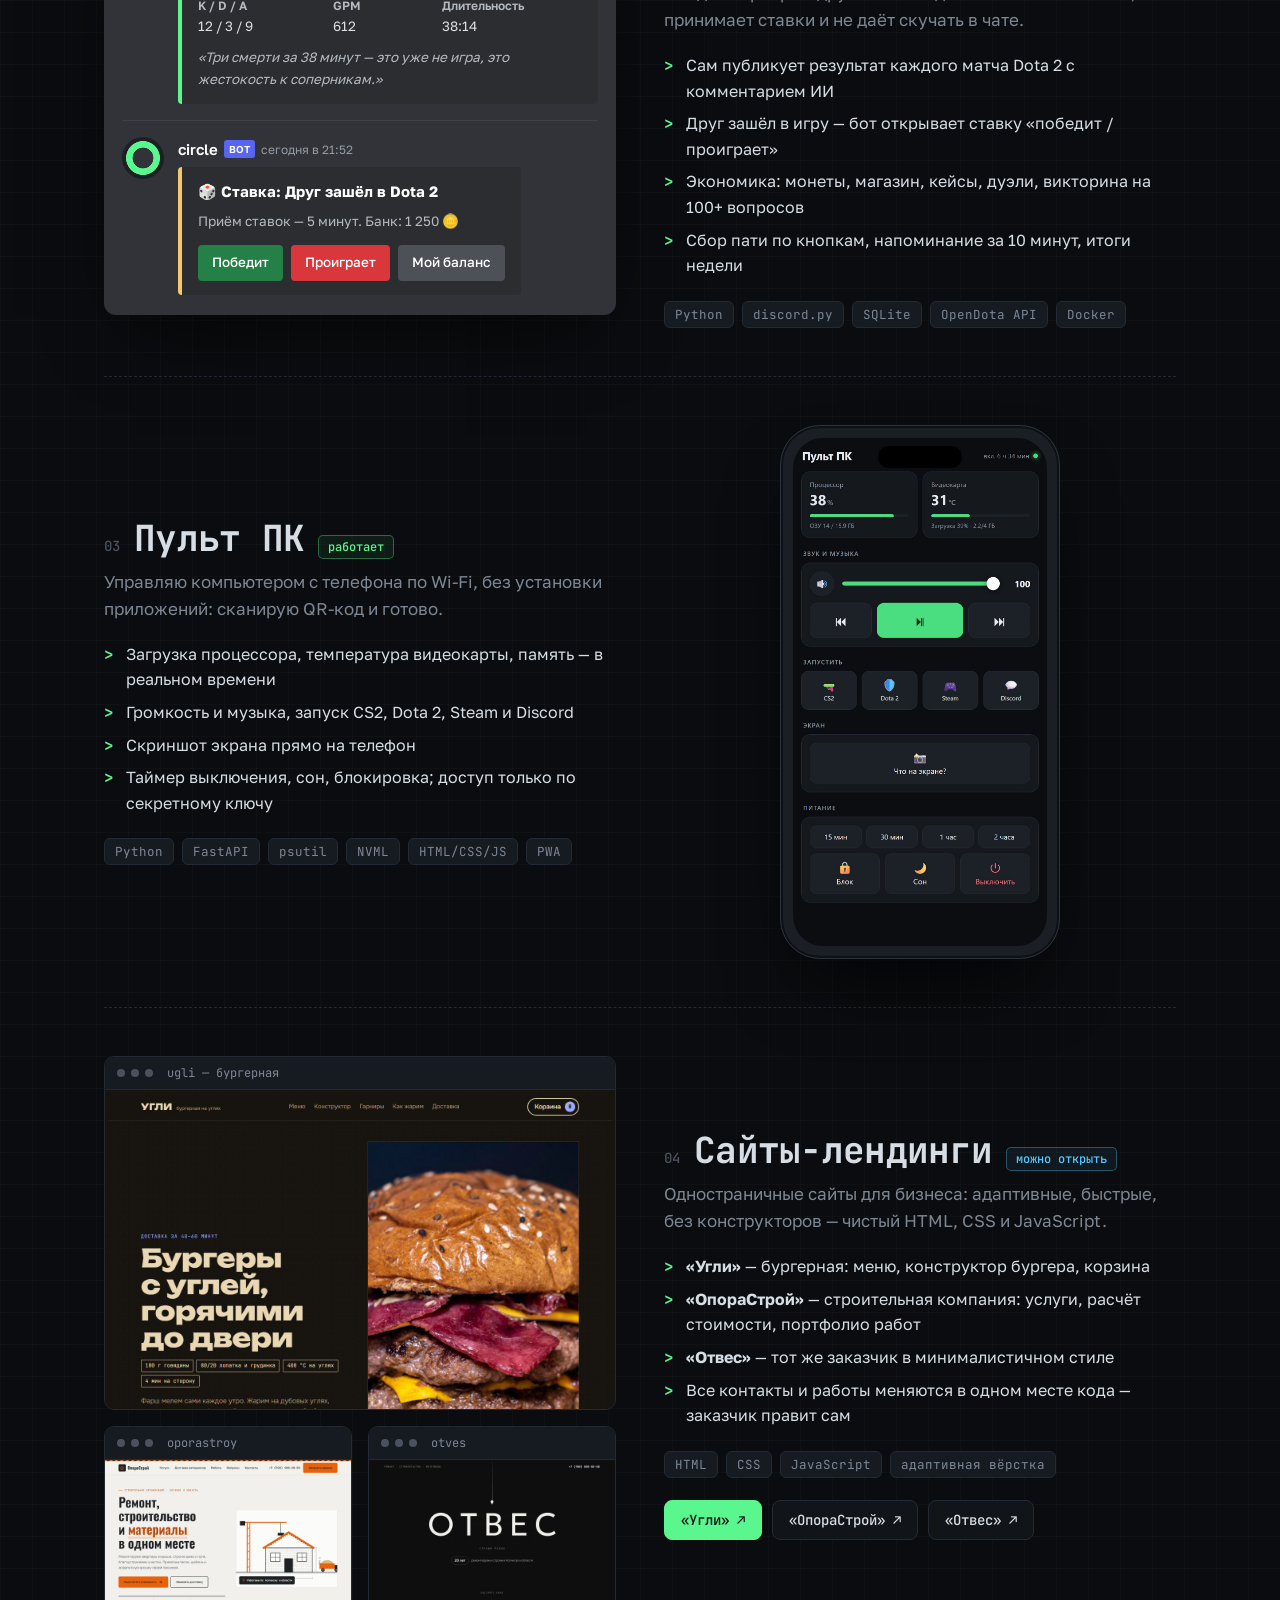
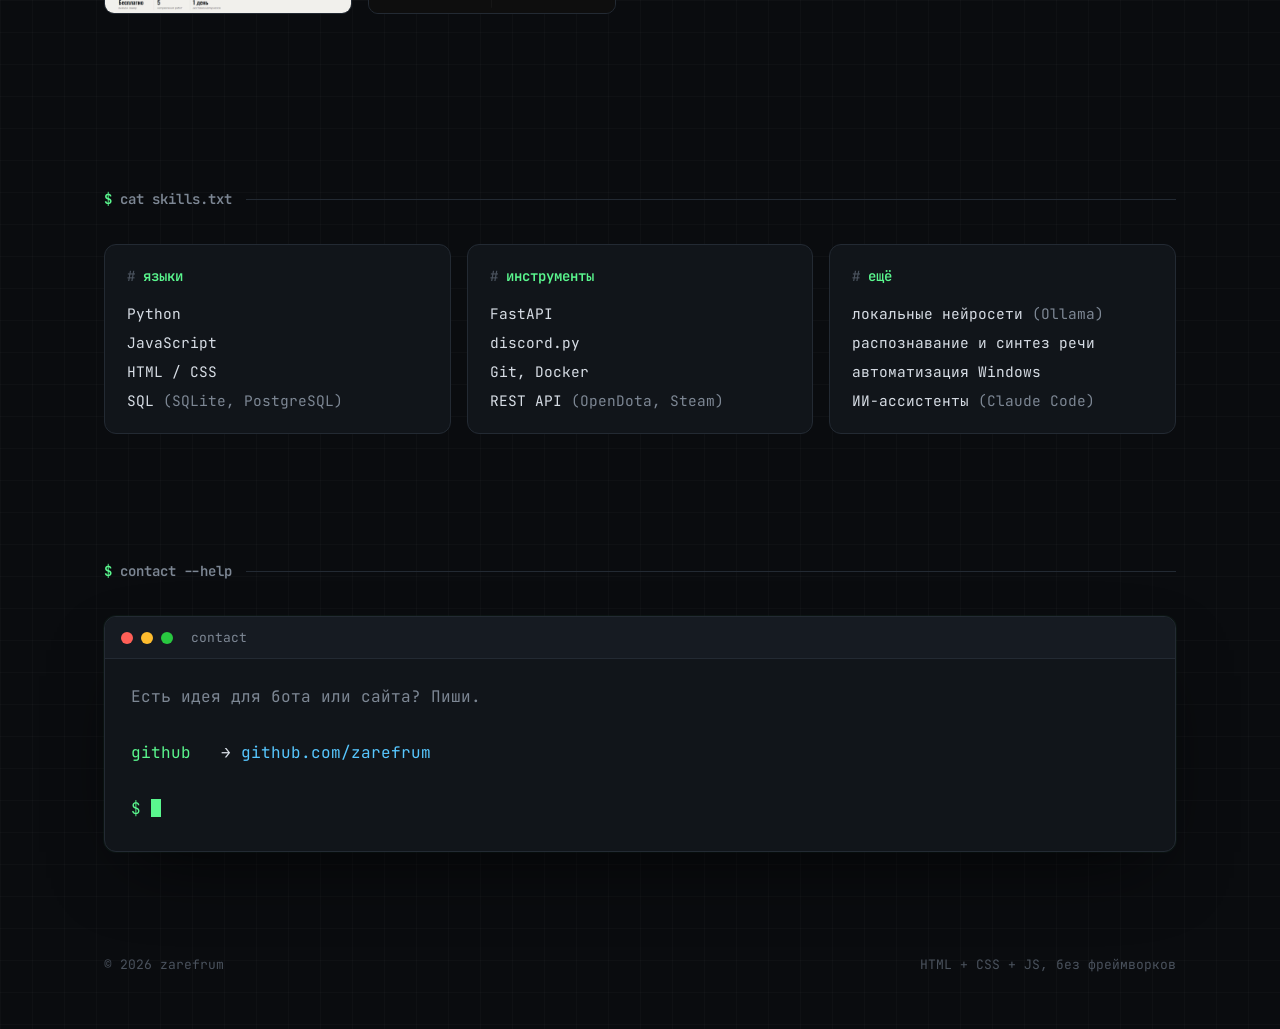
==== commit af176792: "Point GitHub links to zarefrum Co-Authored-By: Claude Opus 5.5 <noreply@anthropic.com>" ====
--- a/index.html
+++ b/index.html
@@ -408,7 +408,7 @@
         <div class="term-body">
           <div class="line"><span class="d">Есть идея для бота или сайта? Пиши.</span></div>
           <div class="line">&nbsp;</div>
-          <div class="line"><span class="g">github</span>   → <a href="https://github.com/mamakkbrawlstars-hub" target="_blank" rel="noopener">github.com/mamakkbrawlstars-hub</a></div>
+          <div class="line"><span class="g">github</span>   → <a href="https://github.com/zarefrum" target="_blank" rel="noopener">github.com/zarefrum</a></div>
           <div class="line">&nbsp;</div>
           <div class="line"><span class="g">$</span> <span class="cursor"></span></div>
         </div>
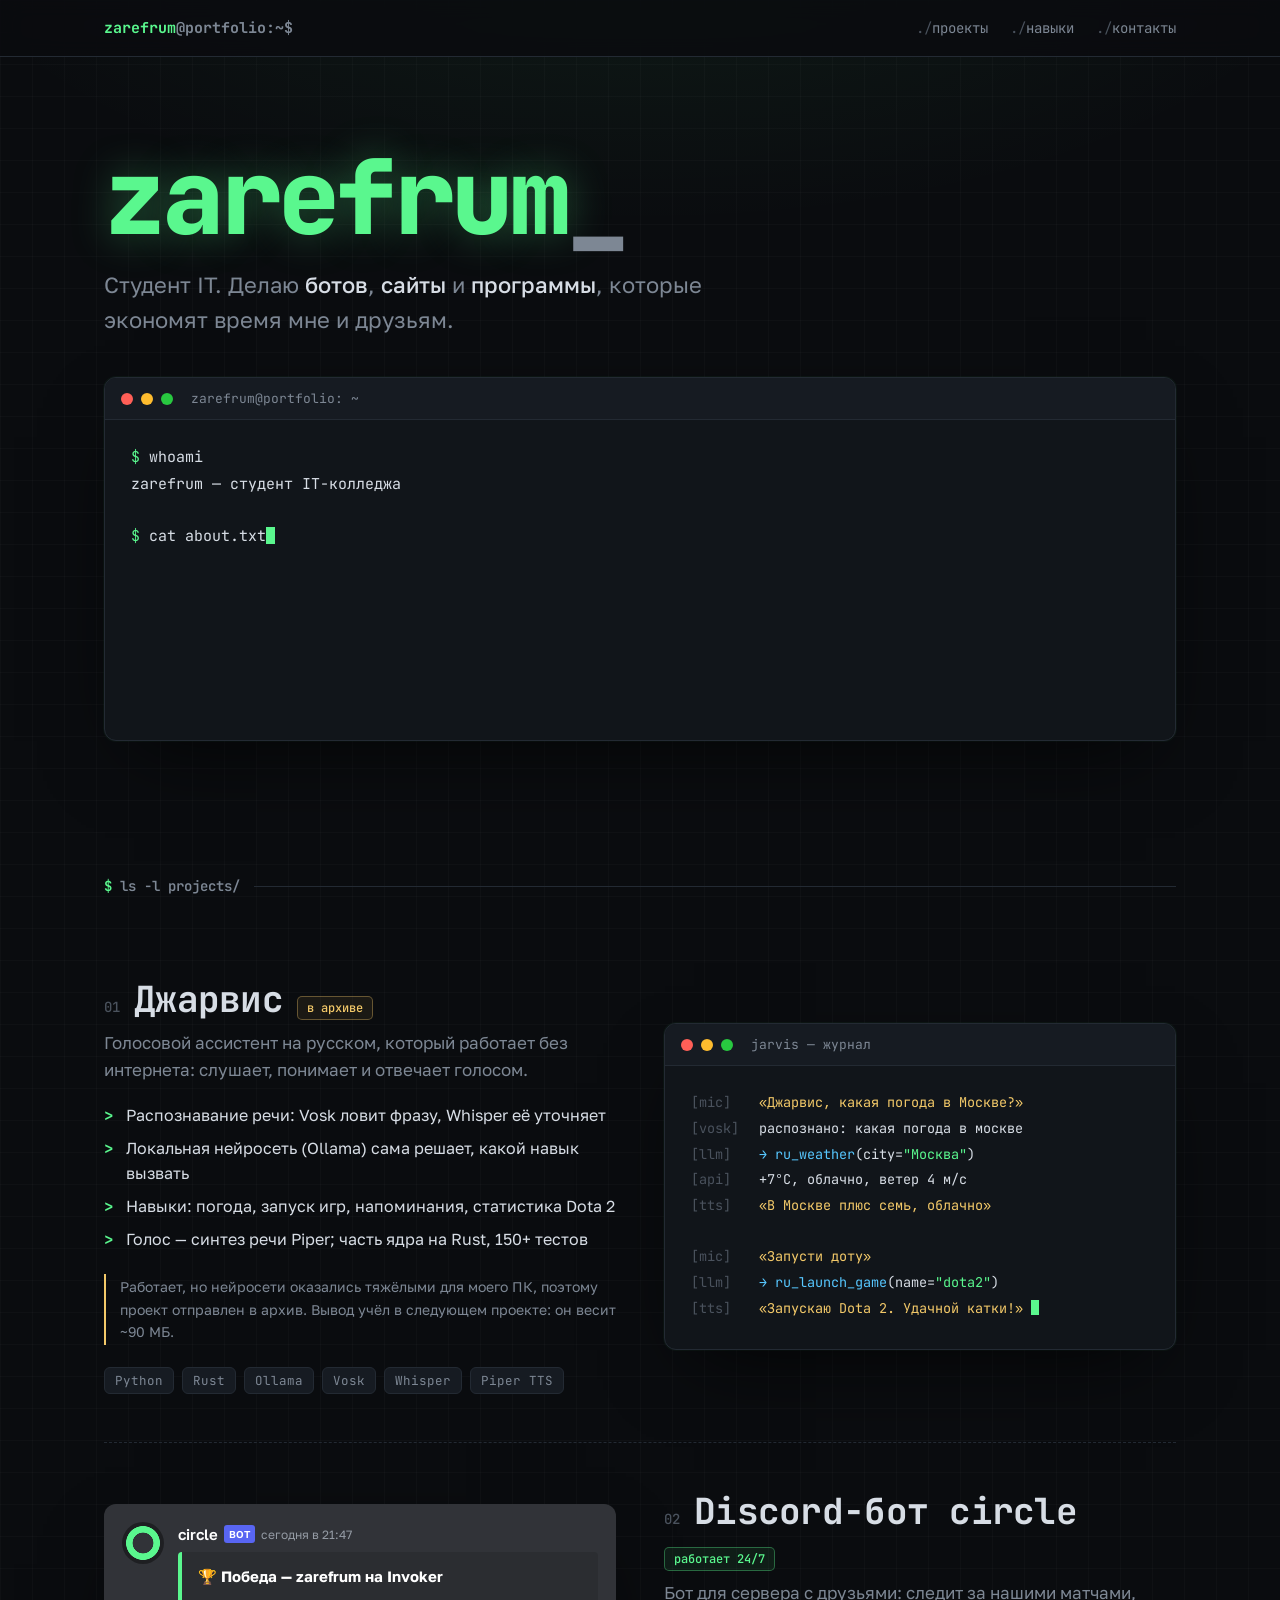
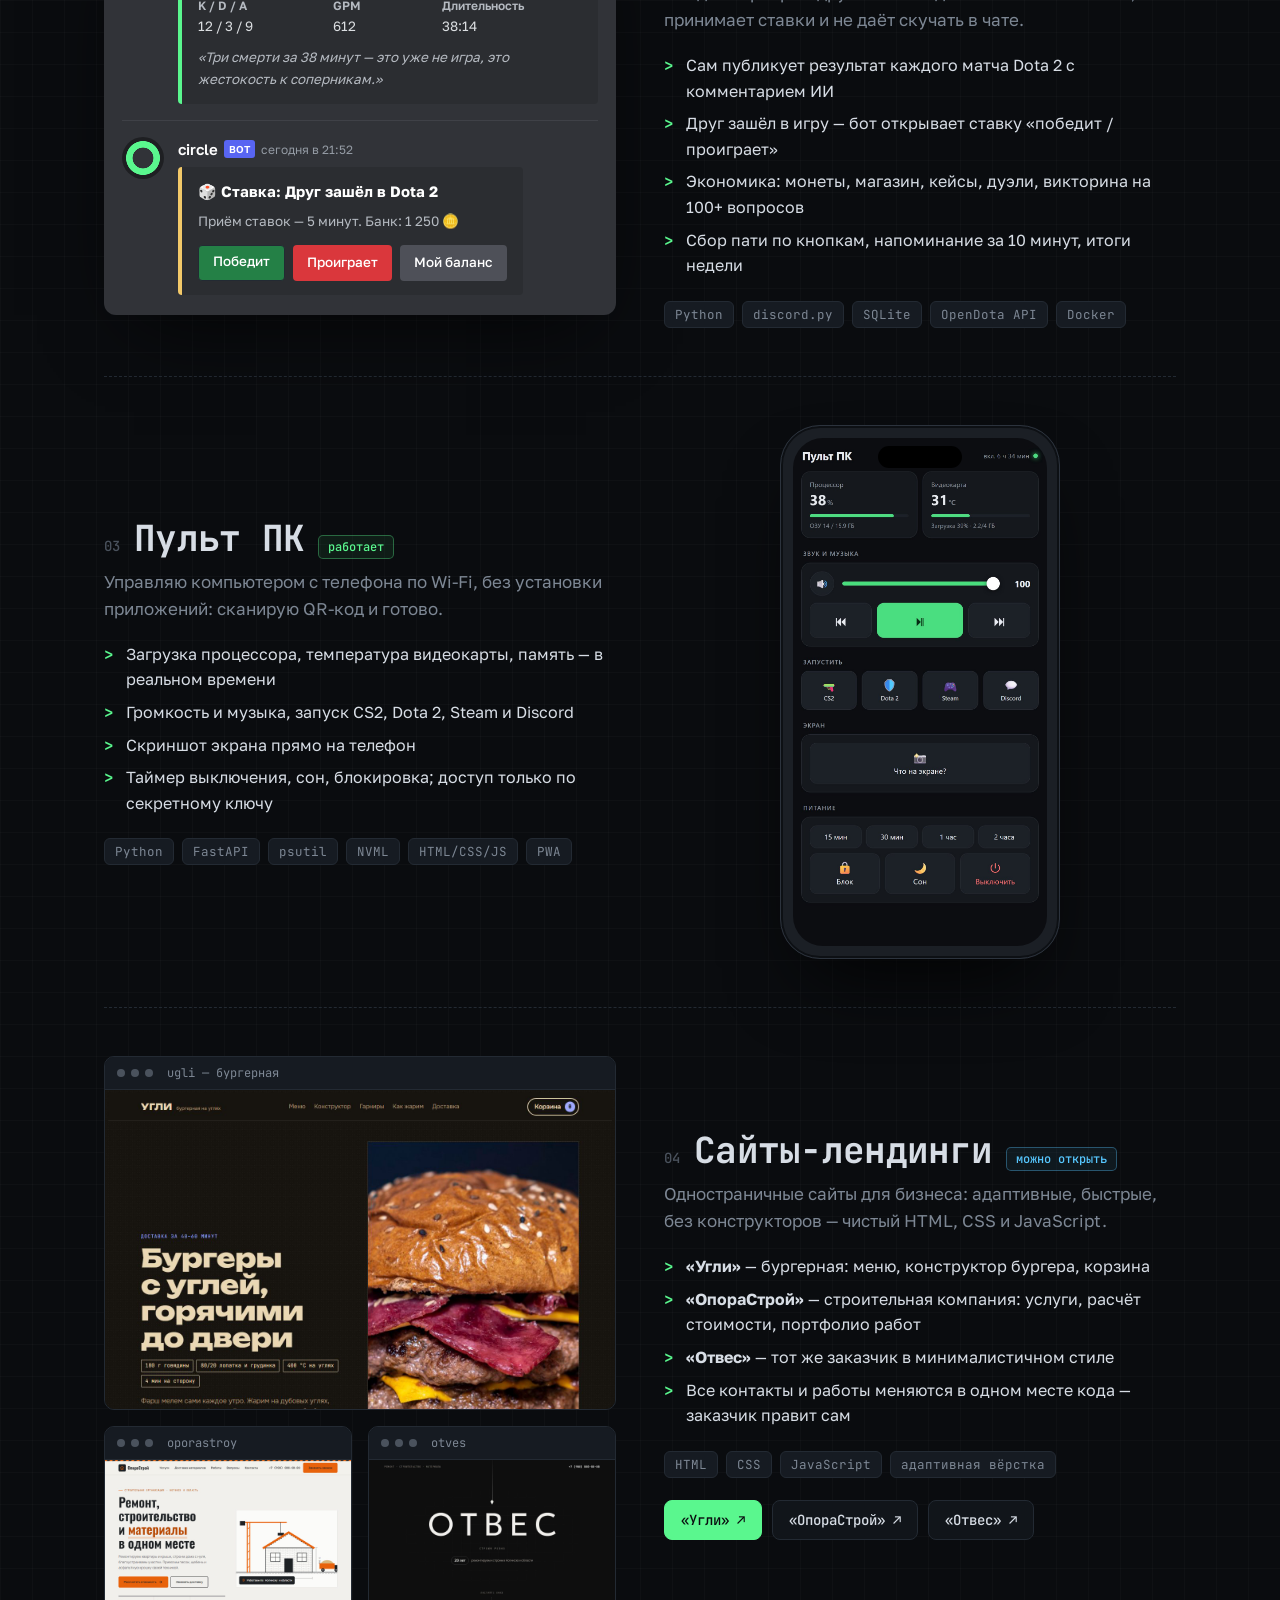
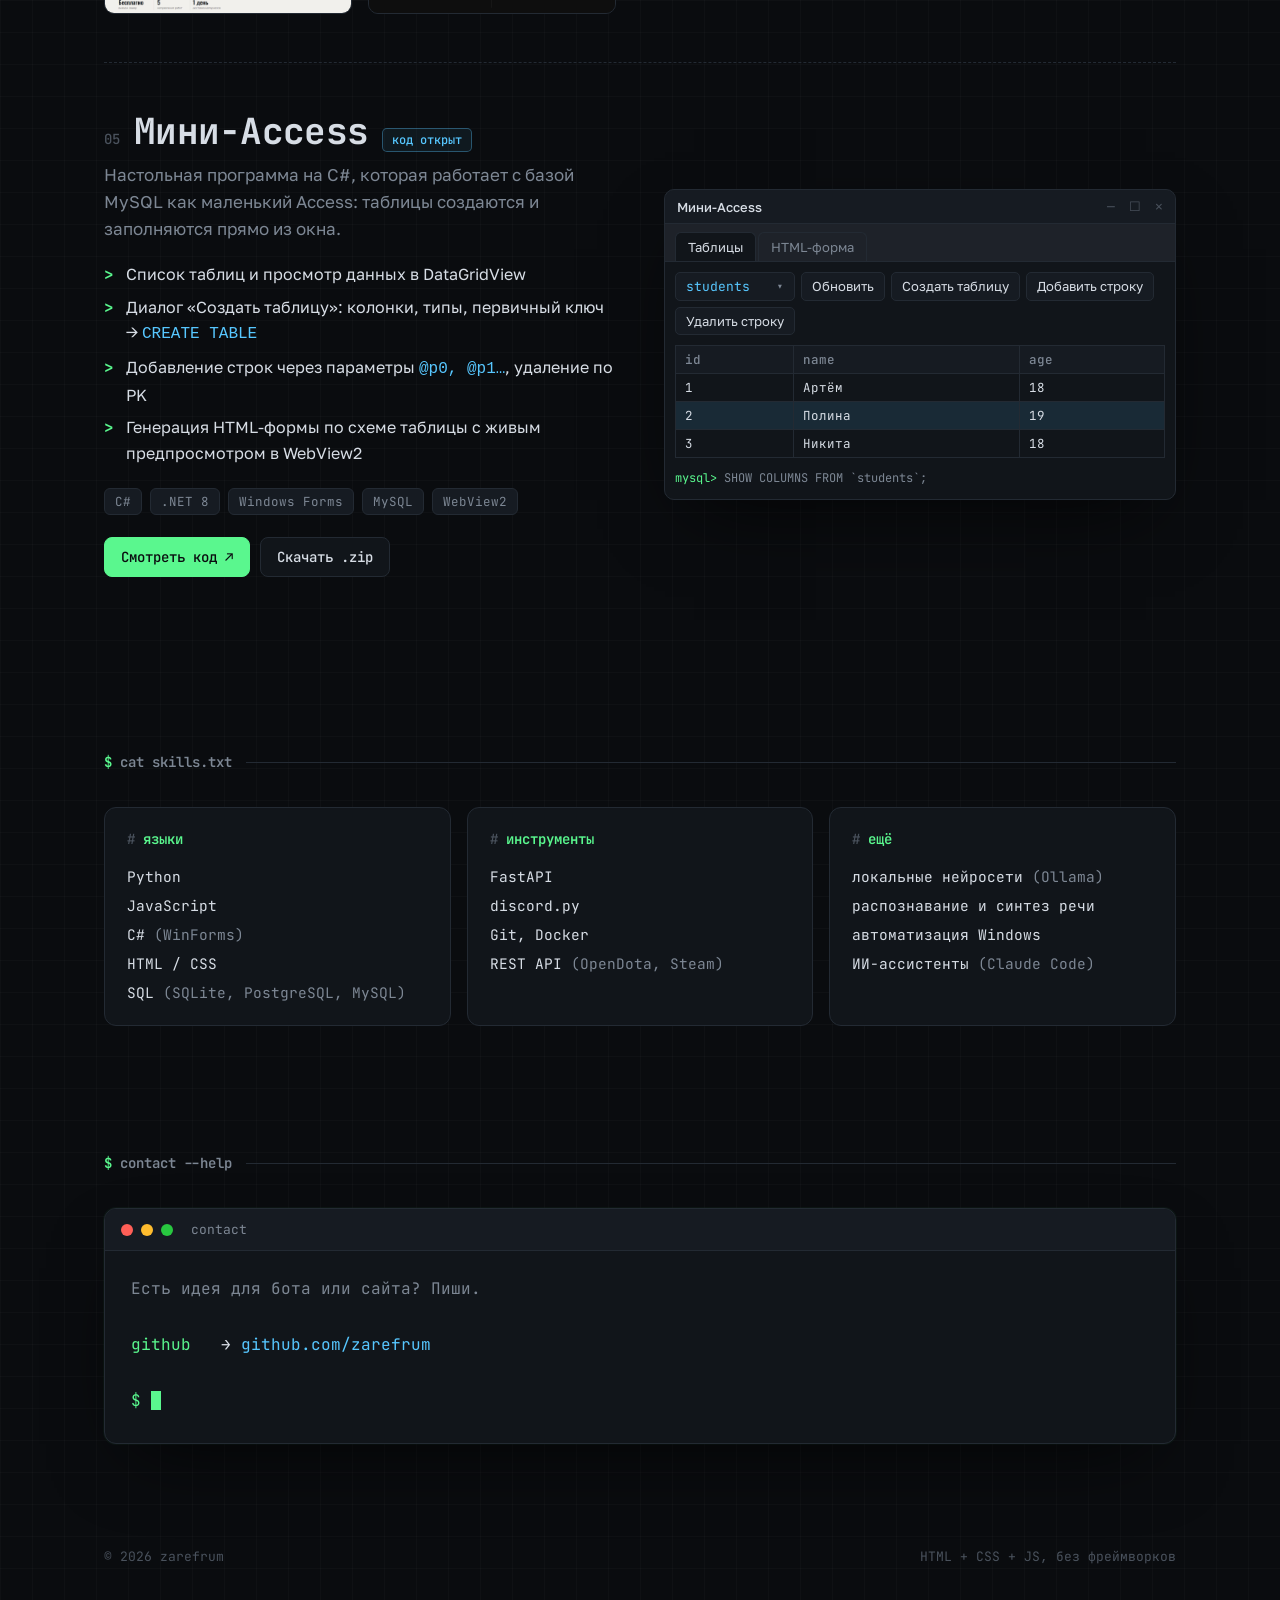
==== commit 9484a947: "Мини-Access: страница проекта, исходники и карточка в портфолио Co-Authored-By: Claude Opus 5.5 <nor" ====
--- a/index.html
+++ b/index.html
@@ -166,6 +166,25 @@
   .browser img { display: block; width: 100%; aspect-ratio: 16 / 10; object-fit: cover; object-position: top; }
   .sites .row2 { display: grid; grid-template-columns: 1fr 1fr; gap: 16px; }
 
+  /* media: winforms window (Mini-Access) */
+  .win { background: #1e2229; border: 1px solid var(--line); border-radius: 10px; overflow: hidden; box-shadow: 0 30px 80px -30px rgba(0,0,0,.8); font: 13px var(--sans); }
+  .win-bar { display: flex; justify-content: space-between; align-items: center; padding: 8px 12px; background: var(--panel2); border-bottom: 1px solid var(--line); font-size: 13px; color: var(--dim); }
+  .win-bar b { font-weight: 500; color: var(--text); }
+  .win-ctl { display: flex; gap: 14px; color: var(--faint); font-family: var(--mono); }
+  .win-tabs { display: flex; gap: 2px; padding: 8px 10px 0; }
+  .win-tabs span { padding: 6px 12px; border: 1px solid var(--line); border-bottom: 0; border-radius: 6px 6px 0 0; color: var(--dim); }
+  .win-tabs span.on { background: var(--panel); color: var(--text); }
+  .win-body { background: var(--panel); border-top: 1px solid var(--line); padding: 10px; }
+  .win-tool { display: flex; flex-wrap: wrap; gap: 6px; margin-bottom: 10px; }
+  .win-tool span { padding: 5px 10px; border: 1px solid var(--line); border-radius: 5px; background: var(--panel2); white-space: nowrap; }
+  .win-tool .combo { min-width: 120px; display: flex; justify-content: space-between; gap: 10px; color: var(--cyan); font-family: var(--mono); }
+  .win-tool .combo::after { content: "▾"; color: var(--dim); }
+  .win-grid { width: 100%; border-collapse: collapse; font: 12.5px var(--mono); font-variant-numeric: tabular-nums; }
+  .win-grid th { text-align: left; font-weight: 500; color: var(--dim); background: var(--panel2); }
+  .win-grid th, .win-grid td { border: 1px solid var(--line); padding: 5px 9px; }
+  .win-grid tr.sel td { background: rgba(87,199,255,.12); }
+  .win-sql { margin-top: 10px; font: 12px/1.7 var(--mono); color: var(--dim); }
+
   /* ---------- skills ---------- */
   .skills { display: grid; grid-template-columns: repeat(3, 1fr); gap: 16px; }
   .skill { background: var(--panel); border: 1px solid var(--line); border-radius: 12px; padding: 22px 22px 18px; }
@@ -375,6 +394,43 @@
           </div>
         </div>
       </article>
+
+      <!-- 05 Mini-Access -->
+      <article class="project reveal">
+        <div>
+          <div class="p-head"><span class="p-num">05</span><h3>Мини-Access</h3><span class="badge demo">код открыт</span></div>
+          <p class="p-sub">Настольная программа на C#, которая работает с базой MySQL как маленький Access: таблицы создаются и заполняются прямо из окна.</p>
+          <ul class="p-list">
+            <li>Список таблиц и просмотр данных в DataGridView</li>
+            <li>Диалог «Создать таблицу»: колонки, типы, первичный ключ → <code class="c">CREATE TABLE</code></li>
+            <li>Добавление строк через параметры <code class="c">@p0, @p1…</code>, удаление по PK</li>
+            <li>Генерация HTML-формы по схеме таблицы с живым предпросмотром в WebView2</li>
+          </ul>
+          <div class="tags"><span>C#</span><span>.NET 8</span><span>Windows Forms</span><span>MySQL</span><span>WebView2</span></div>
+          <div class="btns">
+            <a class="btn primary" href="mini-access/">Смотреть код ↗</a>
+            <a class="btn" href="mini-access/MiniAccess.zip" download>Скачать .zip</a>
+          </div>
+        </div>
+        <div class="media">
+          <div class="win" aria-label="Окно программы Мини-Access">
+            <div class="win-bar"><b>Мини-Access</b><span class="win-ctl"><span>—</span><span>☐</span><span>✕</span></span></div>
+            <div class="win-tabs"><span class="on">Таблицы</span><span>HTML-форма</span></div>
+            <div class="win-body">
+              <div class="win-tool"><span class="combo">students</span><span>Обновить</span><span>Создать таблицу</span><span>Добавить строку</span><span>Удалить строку</span></div>
+              <table class="win-grid">
+                <thead><tr><th>id</th><th>name</th><th>age</th></tr></thead>
+                <tbody>
+                  <tr><td>1</td><td>Артём</td><td>18</td></tr>
+                  <tr class="sel"><td>2</td><td>Полина</td><td>19</td></tr>
+                  <tr><td>3</td><td>Никита</td><td>18</td></tr>
+                </tbody>
+              </table>
+              <div class="win-sql"><span class="g">mysql&gt;</span> SHOW COLUMNS FROM `students`;</div>
+            </div>
+          </div>
+        </div>
+      </article>
     </div>
   </section>
 
@@ -385,7 +441,7 @@
       <div class="skills reveal">
         <div class="skill">
           <h4>языки</h4>
-          <ul><li>Python</li><li>JavaScript</li><li>HTML / CSS</li><li>SQL <span>(SQLite, PostgreSQL)</span></li></ul>
+          <ul><li>Python</li><li>JavaScript</li><li>C# <span>(WinForms)</span></li><li>HTML / CSS</li><li>SQL <span>(SQLite, PostgreSQL, MySQL)</span></li></ul>
         </div>
         <div class="skill">
           <h4>инструменты</h4>
@@ -434,7 +490,7 @@
       'В свободное время — <span class="a">Dota 2</span> и <span class="a">CS2</span>.'
     ] },
     { cmd: 'ls projects/', out: [
-      '<span class="ls"><a href="#projects">jarvis/</a><a href="#projects">circle-bot/</a><a href="#projects">pc-remote/</a><a href="#projects">landings/</a></span>'
+      '<span class="ls"><a href="#projects">jarvis/</a><a href="#projects">circle-bot/</a><a href="#projects">pc-remote/</a><a href="#projects">landings/</a><a href="mini-access/">mini-access/</a></span>'
     ] },
   ];
   const box = document.getElementById('typed');
